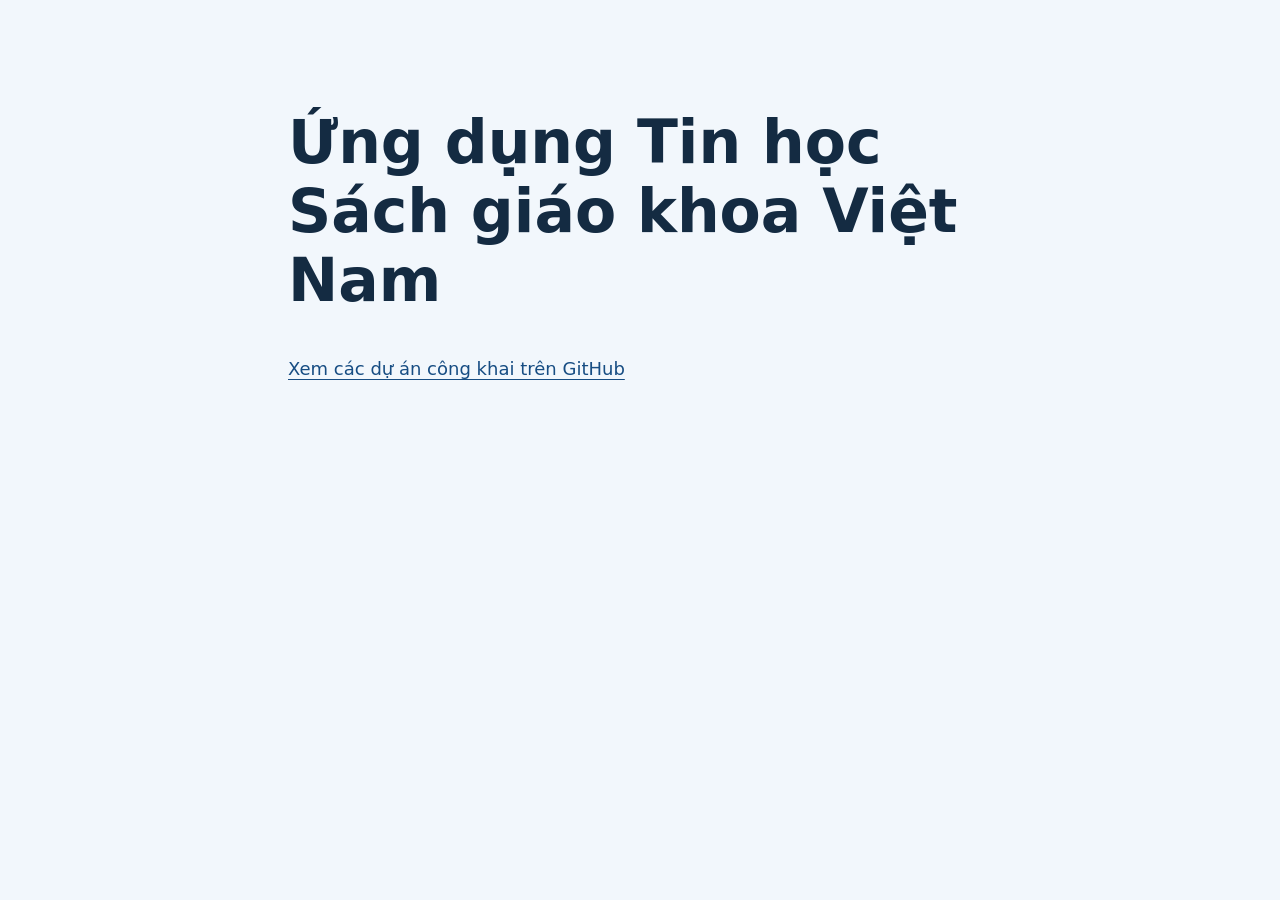
==== index.html @ 75c6f657 "Add Vietnamese GitHub Pages homepage" ====
<!doctype html>
<html lang="vi">
<head>
  <meta charset="utf-8">
  <meta name="viewport" content="width=device-width, initial-scale=1">
  <title>Ứng dụng Tin học Sách giáo khoa Việt Nam</title>
  <style>
    body { margin: 0; background: #f2f7fc; color: #142b42; font: 1.125rem/1.6 system-ui, sans-serif; }
    main { max-width: 44rem; margin: 12vh auto; padding: 0 1.5rem; }
    h1 { font-size: clamp(2rem, 6vw, 3.75rem); line-height: 1.15; }
    a { color: #174d83; text-underline-offset: .2em; }
  </style>
</head>
<body>
  <main>
    <h1>Ứng dụng Tin học Sách giáo khoa Việt Nam</h1>
    <p><a href="https://github.com/orgs/ungdungtinhocsgk/repositories?type=public">Xem các dự án công khai trên GitHub</a></p>
  </main>
</body>
</html>
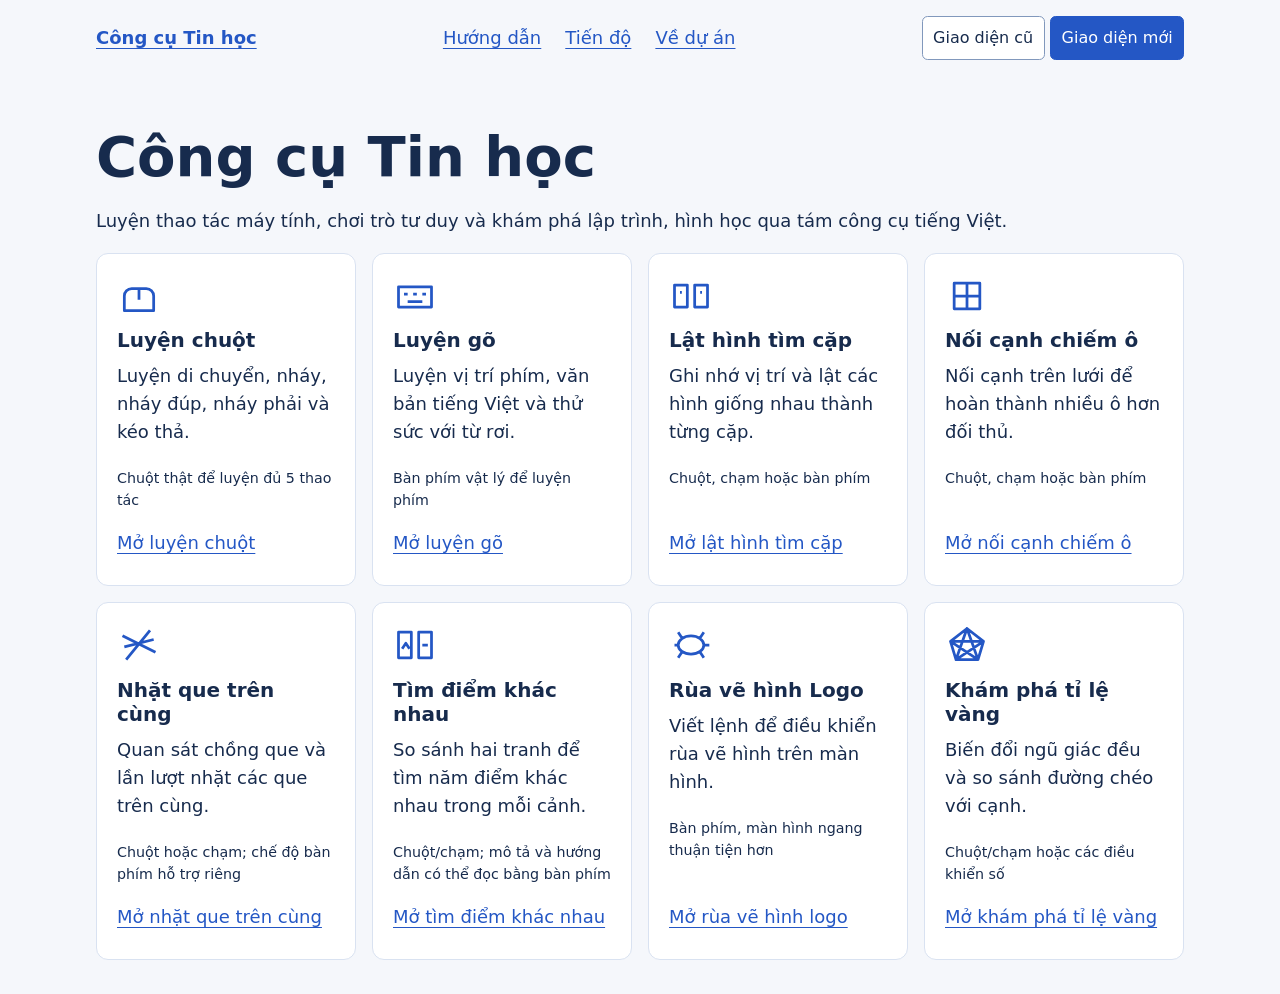
==== commit c8fa9e20: "Publish Phase 1 toolkit with two appearances" ====
--- a/index.html
+++ b/index.html
@@ -1,20 +1,36 @@
-<!doctype html>
-<html lang="vi">
-<head>
-  <meta charset="utf-8">
-  <meta name="viewport" content="width=device-width, initial-scale=1">
-  <title>Ứng dụng Tin học Sách giáo khoa Việt Nam</title>
-  <style>
-    body { margin: 0; background: #f2f7fc; color: #142b42; font: 1.125rem/1.6 system-ui, sans-serif; }
-    main { max-width: 44rem; margin: 12vh auto; padding: 0 1.5rem; }
-    h1 { font-size: clamp(2rem, 6vw, 3.75rem); line-height: 1.15; }
-    a { color: #174d83; text-underline-offset: .2em; }
-  </style>
-</head>
-<body>
-  <main>
-    <h1>Ứng dụng Tin học Sách giáo khoa Việt Nam</h1>
-    <p><a href="https://github.com/orgs/ungdungtinhocsgk/repositories?type=public">Xem các dự án công khai trên GitHub</a></p>
-  </main>
-</body>
-</html>
+<!DOCTYPE html><html lang="vi"><head><meta charset="utf-8"><meta name="viewport" content="width=device-width, initial-scale=1"><title>Công cụ Tin học</title><meta name="description" content="Tám công cụ luyện tập Tin học bằng tiếng Việt."><link rel="canonical" href="https://ungdungtinhocsgk.github.io/"><script>
+      try {
+        if (localStorage.getItem('tin-hoc-web:appearance') === 'classic') {
+          document.documentElement.dataset.appearance = 'classic';
+        }
+      } catch {
+        // The switch remains usable when storage is unavailable.
+      }
+    </script><style>:root{--background:#f5f7fb;--surface:#fff;--text:#172b4d;--primary:#2457c5;--success:#18794e;--error:#b42318}*{box-sizing:border-box}body{color:var(--text);background:var(--background);margin:0;font:18px/1.55 system-ui,sans-serif}header,main,footer{max-width:70rem;margin-inline:auto;padding:1rem}header,nav{flex-wrap:wrap;align-items:center;gap:.75rem 1.5rem;display:flex}header{justify-content:space-between}header>a{font-weight:750}a{color:var(--primary);text-underline-offset:.2em}:focus-visible{outline-offset:4px;outline:3px solid #a43e00}h1,h2,h3{line-height:1.2}h1{font-size:clamp(2rem,5vw,3.5rem)}button,input,select,textarea{font:inherit}button{min-height:44px}svg,canvas,img{max-width:100%}@media (prefers-reduced-motion:reduce){*,:before,:after{transition-duration:.01ms!important;animation-duration:.01ms!important}}main>nav:first-child{font-size:.92rem}main>h1{margin-block:.55em .3em}fieldset label{line-height:1.7}fieldset select,.tool-toolbar select{max-width:100%;min-height:2rem}@media print{header,button,form,input,select,details{display:none!important}body{background:#fff}main{padding:0}}.appearance-switch:not([hidden]){flex-wrap:wrap;gap:.35rem;display:inline-flex}.appearance-switch button{background:var(--surface);color:var(--text);cursor:pointer;border:1px solid #8198bc;border-radius:.35rem;padding:.3rem .65rem;font-size:1rem}.appearance-switch button[aria-pressed=true]{background:var(--primary);border-color:var(--primary);color:#fff}:root[data-appearance=classic]{--background:#dbe5e0;--surface:#f8f4e6;--text:#183831;--primary:#215c50}:root[data-appearance=classic] body{background-image:repeating-linear-gradient(135deg,#2454460a 0 1px,#0000 1px 8px);font-family:Tahoma,Segoe UI,system-ui,sans-serif}:root[data-appearance=classic] header{color:#fff5d6;background:#183f37;border-bottom:5px solid #ad8546}:root[data-appearance=classic] header a{color:#fff5d6}:root[data-appearance=classic] main{background:#f5edda;border-inline:1px solid #91a99f;min-height:calc(100vh - 85px)}:root[data-appearance=classic] h1{color:#fff9e9;background:#215c50;border-block-end:4px solid #ad8546;padding:.55rem .85rem;font-size:clamp(1.65rem,4vw,2.45rem)}:root[data-appearance=classic] :is(.catalog li,.tool-shell){border:1px solid #69877c;border-radius:0;box-shadow:inset 2px 2px #fffdf3,3px 3px #69877c44}:root[data-appearance=classic] :is(button,select,textarea){border-radius:0}:root[data-appearance=classic] :is(.tool-shell button:not(.blocks-card),.appearance-switch button){color:#183831;background:#eee3c9;border:1px solid #688277;box-shadow:inset 1px 1px #fff,inset -1px -1px #9a977f}:root[data-appearance=classic] .appearance-switch button[aria-pressed=true]{color:#17372e;background:#d3e8d5;box-shadow:inset 2px 2px #69877c}:root[data-appearance=classic] .tool-shell :is(fieldset,dialog){border-color:#839b8c;border-radius:0}:root[data-appearance=classic] .tool-shell .blocks-card:not(.blocks-card-open){color:#183831;background:#d4e5d8;border:2px outset #aac9b4}
+.catalog[data-astro-cid-lcdefpme]{grid-template-columns:repeat(auto-fit,minmax(min(100%,15rem),1fr));gap:1rem;padding:0;list-style:none;display:grid}li[data-astro-cid-lcdefpme]{background:var(--surface);border:1px solid #d9e2f1;border-radius:.75rem;flex-direction:column;align-items:start;padding:1.25rem;display:flex}svg[data-astro-cid-lcdefpme]{color:var(--primary)}h2[data-astro-cid-lcdefpme]{margin:.65rem 0 0;font-size:1.25rem}p[data-astro-cid-lcdefpme]{margin:.65rem 0}.device[data-astro-cid-lcdefpme]{font-size:.89rem}li[data-astro-cid-lcdefpme] a[data-astro-cid-lcdefpme]{align-items:center;min-height:44px;margin-top:auto;display:flex}
+</style></head><body><header><a href="/">Công cụ Tin học</a><nav aria-label="Điều hướng chính"><a href="/huong-dan/">Hướng dẫn</a><a href="/tien-do/">Tiến độ</a><a href="/ve-du-an/">Về dự án</a></nav><div class="appearance-switch" role="group" aria-label="Chọn giao diện" hidden><button type="button" data-appearance-option="classic" aria-pressed="false">Giao diện cũ</button><button type="button" data-appearance-option="modern" aria-pressed="true">Giao diện mới</button></div></header><main><h1 data-astro-cid-lcdefpme>Công cụ Tin học</h1><p data-astro-cid-lcdefpme>Luyện thao tác máy tính, chơi trò tư duy và khám phá lập trình, hình học qua tám công cụ tiếng Việt.</p><ul class="catalog" data-astro-cid-lcdefpme><li data-astro-cid-lcdefpme><svg width="44" height="44" viewBox="0 0 24 24" aria-hidden="true" data-astro-cid-lcdefpme><path d="M8 8h8a4 4 0 0 1 4 4v8H4v-8a4 4 0 0 1 4-4Zm4 0v6" stroke="currentColor" stroke-width="1.5" fill="none" stroke-linejoin="round" data-astro-cid-lcdefpme></path></svg><h2 data-astro-cid-lcdefpme>Luyện chuột</h2><p data-astro-cid-lcdefpme>Luyện di chuyển, nháy, nháy đúp, nháy phải và kéo thả.</p><p class="device" data-astro-cid-lcdefpme>Chuột thật để luyện đủ 5 thao tác</p><a href="/cong-cu/luyen-chuot/" data-astro-cid-lcdefpme>Mở luyện chuột</a></li><li data-astro-cid-lcdefpme><svg width="44" height="44" viewBox="0 0 24 24" aria-hidden="true" data-astro-cid-lcdefpme><path d="M3 7h18v11H3zM6 11h2m3 0h2m3 0h2M8 15h8" stroke="currentColor" stroke-width="1.5" fill="none" stroke-linejoin="round" data-astro-cid-lcdefpme></path></svg><h2 data-astro-cid-lcdefpme>Luyện gõ</h2><p data-astro-cid-lcdefpme>Luyện vị trí phím, văn bản tiếng Việt và thử sức với từ rơi.</p><p class="device" data-astro-cid-lcdefpme>Bàn phím vật lý để luyện phím</p><a href="/cong-cu/luyen-go/" data-astro-cid-lcdefpme>Mở luyện gõ</a></li><li data-astro-cid-lcdefpme><svg width="44" height="44" viewBox="0 0 24 24" aria-hidden="true" data-astro-cid-lcdefpme><path d="M3 6h7v12H3zM14 6h7v12h-7zM6 10h1m10 0h1" stroke="currentColor" stroke-width="1.5" fill="none" stroke-linejoin="round" data-astro-cid-lcdefpme></path></svg><h2 data-astro-cid-lcdefpme>Lật hình tìm cặp</h2><p data-astro-cid-lcdefpme>Ghi nhớ vị trí và lật các hình giống nhau thành từng cặp.</p><p class="device" data-astro-cid-lcdefpme>Chuột, chạm hoặc bàn phím</p><a href="/cong-cu/lat-hinh/" data-astro-cid-lcdefpme>Mở lật hình tìm cặp</a></li><li data-astro-cid-lcdefpme><svg width="44" height="44" viewBox="0 0 24 24" aria-hidden="true" data-astro-cid-lcdefpme><path d="M5 5h14v14H5zM5 12h14m-7-7v14" stroke="currentColor" stroke-width="1.5" fill="none" stroke-linejoin="round" data-astro-cid-lcdefpme></path></svg><h2 data-astro-cid-lcdefpme>Nối cạnh chiếm ô</h2><p data-astro-cid-lcdefpme>Nối cạnh trên lưới để hoàn thành nhiều ô hơn đối thủ.</p><p class="device" data-astro-cid-lcdefpme>Chuột, chạm hoặc bàn phím</p><a href="/cong-cu/noi-o/" data-astro-cid-lcdefpme>Mở nối cạnh chiếm ô</a></li><li data-astro-cid-lcdefpme><svg width="44" height="44" viewBox="0 0 24 24" aria-hidden="true" data-astro-cid-lcdefpme><path d="M3 7l18 9M5 20L18 4M4 13l16-4" stroke="currentColor" stroke-width="1.5" fill="none" stroke-linejoin="round" data-astro-cid-lcdefpme></path></svg><h2 data-astro-cid-lcdefpme>Nhặt que trên cùng</h2><p data-astro-cid-lcdefpme>Quan sát chồng que và lần lượt nhặt các que trên cùng.</p><p class="device" data-astro-cid-lcdefpme>Chuột hoặc chạm; chế độ bàn phím hỗ trợ riêng</p><a href="/cong-cu/nhat-que/" data-astro-cid-lcdefpme>Mở nhặt que trên cùng</a></li><li data-astro-cid-lcdefpme><svg width="44" height="44" viewBox="0 0 24 24" aria-hidden="true" data-astro-cid-lcdefpme><path d="M3 5h7v14H3zM14 5h7v14h-7zM5 14l2-3 2 3m7-2h3" stroke="currentColor" stroke-width="1.5" fill="none" stroke-linejoin="round" data-astro-cid-lcdefpme></path></svg><h2 data-astro-cid-lcdefpme>Tìm điểm khác nhau</h2><p data-astro-cid-lcdefpme>So sánh hai tranh để tìm năm điểm khác nhau trong mỗi cảnh.</p><p class="device" data-astro-cid-lcdefpme>Chuột/chạm; mô tả và hướng dẫn có thể đọc bằng bàn phím</p><a href="/cong-cu/tim-diem-khac/" data-astro-cid-lcdefpme>Mở tìm điểm khác nhau</a></li><li data-astro-cid-lcdefpme><svg width="44" height="44" viewBox="0 0 24 24" aria-hidden="true" data-astro-cid-lcdefpme><path d="M5 12a7 5 0 1 0 14 0 7 5 0 1 0-14 0Zm14 0h3M3 12h2m2-4L5 5m12 3 2-3M7 16l-2 3m12-3 2 3" stroke="currentColor" stroke-width="1.5" fill="none" stroke-linejoin="round" data-astro-cid-lcdefpme></path></svg><h2 data-astro-cid-lcdefpme>Rùa vẽ hình Logo</h2><p data-astro-cid-lcdefpme>Viết lệnh để điều khiển rùa vẽ hình trên màn hình.</p><p class="device" data-astro-cid-lcdefpme>Bàn phím, màn hình ngang thuận tiện hơn</p><a href="/cong-cu/logo/" data-astro-cid-lcdefpme>Mở rùa vẽ hình logo</a></li><li data-astro-cid-lcdefpme><svg width="44" height="44" viewBox="0 0 24 24" aria-hidden="true" data-astro-cid-lcdefpme><path d="M12 3l9 7-3 10H6L3 10zM12 3l6 17L3 10h18L6 20z" stroke="currentColor" stroke-width="1.5" fill="none" stroke-linejoin="round" data-astro-cid-lcdefpme></path></svg><h2 data-astro-cid-lcdefpme>Khám phá tỉ lệ vàng</h2><p data-astro-cid-lcdefpme>Biến đổi ngũ giác đều và so sánh đường chéo với cạnh.</p><p class="device" data-astro-cid-lcdefpme>Chuột/chạm hoặc các điều khiển số</p><a href="/cong-cu/ti-le-vang/" data-astro-cid-lcdefpme>Mở khám phá tỉ lệ vàng</a></li></ul></main><script>
+      (() => {
+        const root = document.documentElement;
+        const group = document.querySelector('.appearance-switch');
+        const buttons = group.querySelectorAll('button');
+        function apply(appearance) {
+          if (appearance === 'classic') root.dataset.appearance = 'classic';
+          else delete root.dataset.appearance;
+          for (const button of buttons) {
+            button.setAttribute('aria-pressed', String(button.dataset.appearanceOption === appearance));
+          }
+        }
+        apply(root.dataset.appearance ?? 'modern');
+        group.addEventListener('click', event => {
+          const appearance = event.target.closest('button')?.dataset.appearanceOption;
+          if (!appearance) return;
+          apply(appearance);
+          try {
+            localStorage.setItem('tin-hoc-web:appearance', appearance);
+          } catch {
+            // Keep the selection on this page.
+          }
+        });
+        group.hidden = false;
+      })();
+    </script></body></html>
